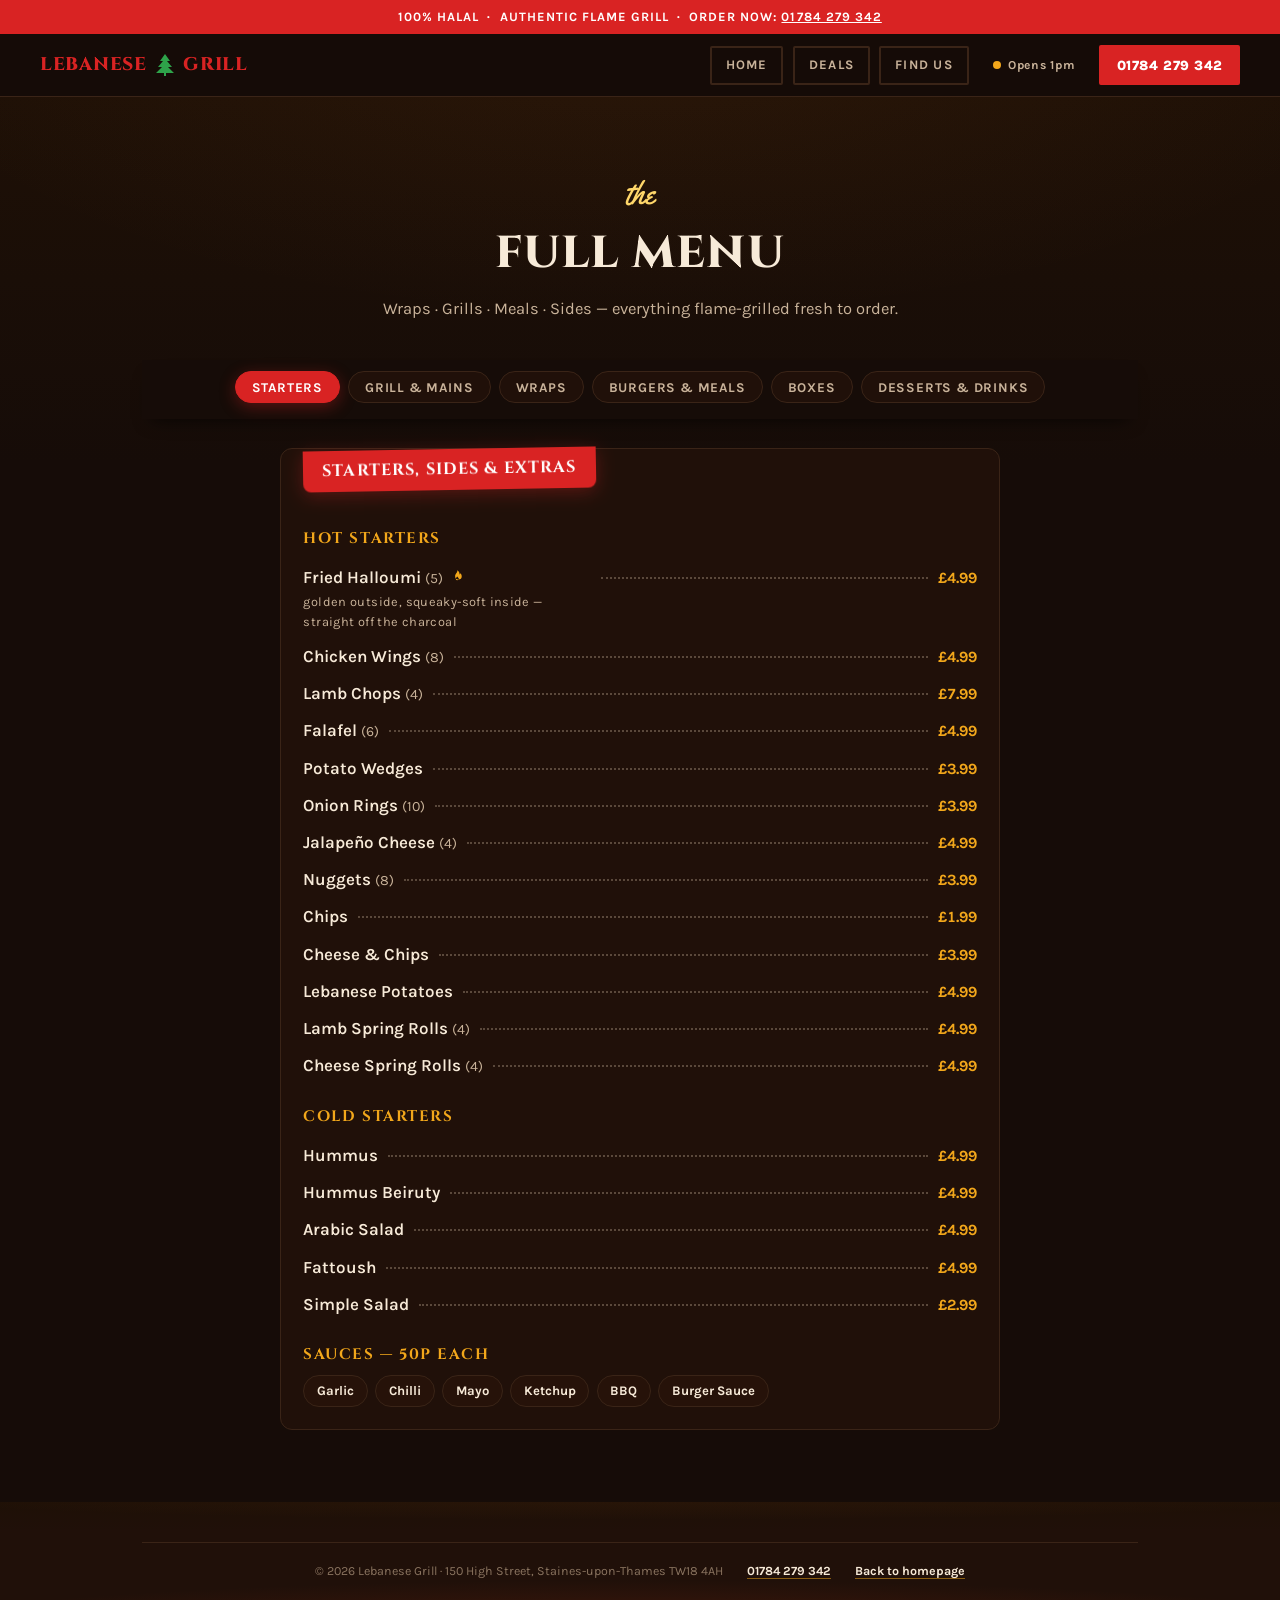
==== menu.html @ ff7305a2 "Redesign: deal-led hero, Honest-style structure, menu on its own page Implements the developer-revie" ====
<!doctype html>
<html lang="en">
<head>
<meta charset="utf-8">
<title>Full Menu — Lebanese Grill, Staines | 100% Halal Flame Grill</title>
<meta name="viewport" content="width=device-width, initial-scale=1">
<meta name="description" content="The full Lebanese Grill menu — charcoal-grilled kofta, shish, doner wraps, mixed grills, burgers, boxes, desserts &amp; drinks. 100% halal, Staines-upon-Thames.">
<link rel="stylesheet" href="styles.css">
</head>
<body>

<div class="topbar">100% Halal <span class="tb-mid">&nbsp;·&nbsp; Authentic Flame Grill</span> &nbsp;·&nbsp; <span>Order now: <a href="tel:+441784279342" style="color:#fff">01784 279 342</a></span></div>

<nav class="nav" aria-label="Main">
  <a class="wordmark" href="index.html">LEBANESE
    <svg width="22" height="24" viewBox="0 0 22 24" aria-hidden="true">
      <path d="M11 1 L16 8 H13 L18 14 H14 L20 20 H12 V23 H10 V20 H2 L8 14 H4 L9 8 H6 Z" fill="#2ea34a"/>
    </svg>
  GRILL</a>
  <div class="nav-links">
    <a href="index.html">Home</a>
    <a href="index.html#deals">Deals</a>
    <a href="index.html#findus">Find Us</a>
  </div>
  <span class="open-pill" id="openpill"><span class="dot"></span><span class="txt">…</span></span>
  <a class="nav-call" href="tel:+441784279342">01784 279 342</a>
</nav>

<section class="menu" id="menu">
  <div class="wrap">
    <div class="section-head">
      <span class="script">the</span>
      <h2>FULL MENU</h2>
      <p>Wraps · Grills · Meals · Sides — everything flame-grilled fresh to order.</p>
    </div>

    <div class="menu-nav" role="tablist" aria-label="Menu sections" id="menutabs">
      <button type="button" role="tab" aria-selected="true" class="active" data-target="m-starters">Starters</button>
      <button type="button" role="tab" aria-selected="false" data-target="m-grills">Grill &amp; Mains</button>
      <button type="button" role="tab" aria-selected="false" data-target="m-wraps">Wraps</button>
      <button type="button" role="tab" aria-selected="false" data-target="m-burgers">Burgers &amp; Meals</button>
      <button type="button" role="tab" aria-selected="false" data-target="m-boxes">Boxes</button>
      <button type="button" role="tab" aria-selected="false" data-target="m-desserts">Desserts &amp; Drinks</button>
    </div>

    <div class="menu-panels">
      <div class="menu-block active" id="m-starters" role="tabpanel">
        <span class="banner">Starters, Sides &amp; Extras</span>
        <h4>Hot Starters</h4>
        <ul class="mi">
          <li><span class="n">Fried Halloumi <small>(5)</small><svg class="pickflame" viewBox="0 0 24 24" role="img" aria-label="Chef pick"><path d="M12 2c1.2 3.6-3.5 5.6-3.5 10a5.5 5.5 0 0 0 11 0c0-2.3-1.2-3.7-1.9-4.9-.5 1.2-1.2 1.9-2 2C16.4 7.3 15.5 4.3 12 2zm.2 16.9a2.6 2.6 0 0 1-2.6-2.6c0-1.6 1.3-2.5 2.4-4 1 1.4 2.7 2.5 2.7 4.1a2.6 2.6 0 0 1-2.5 2.5z"/></svg><span class="pd">golden outside, squeaky-soft inside — straight off the charcoal</span></span><span class="dots"></span><span class="p">£4.99</span></li>
          <li><span class="n">Chicken Wings <small>(8)</small></span><span class="dots"></span><span class="p">£4.99</span></li>
          <li><span class="n">Lamb Chops <small>(4)</small></span><span class="dots"></span><span class="p">£7.99</span></li>
          <li><span class="n">Falafel <small>(6)</small></span><span class="dots"></span><span class="p">£4.99</span></li>
          <li><span class="n">Potato Wedges</span><span class="dots"></span><span class="p">£3.99</span></li>
          <li><span class="n">Onion Rings <small>(10)</small></span><span class="dots"></span><span class="p">£3.99</span></li>
          <li><span class="n">Jalapeño Cheese <small>(4)</small></span><span class="dots"></span><span class="p">£4.99</span></li>
          <li><span class="n">Nuggets <small>(8)</small></span><span class="dots"></span><span class="p">£3.99</span></li>
          <li><span class="n">Chips</span><span class="dots"></span><span class="p">£1.99</span></li>
          <li><span class="n">Cheese &amp; Chips</span><span class="dots"></span><span class="p">£3.99</span></li>
          <li><span class="n">Lebanese Potatoes</span><span class="dots"></span><span class="p">£4.99</span></li>
          <li><span class="n">Lamb Spring Rolls <small>(4)</small></span><span class="dots"></span><span class="p">£4.99</span></li>
          <li><span class="n">Cheese Spring Rolls <small>(4)</small></span><span class="dots"></span><span class="p">£4.99</span></li>
        </ul>
        <h4>Cold Starters</h4>
        <ul class="mi">
          <li><span class="n">Hummus</span><span class="dots"></span><span class="p">£4.99</span></li>
          <li><span class="n">Hummus Beiruty</span><span class="dots"></span><span class="p">£4.99</span></li>
          <li><span class="n">Arabic Salad</span><span class="dots"></span><span class="p">£4.99</span></li>
          <li><span class="n">Fattoush</span><span class="dots"></span><span class="p">£4.99</span></li>
          <li><span class="n">Simple Salad</span><span class="dots"></span><span class="p">£2.99</span></li>
        </ul>
        <h4>Sauces — 50p each</h4>
        <div class="sauces">
          <span class="chip">Garlic</span><span class="chip">Chilli</span><span class="chip">Mayo</span>
          <span class="chip">Ketchup</span><span class="chip">BBQ</span><span class="chip">Burger Sauce</span>
        </div>
      </div>

      <div class="menu-block" id="m-grills" role="tabpanel">
        <span class="banner">Grill &amp; Main Courses</span>
        <p class="note">All served with rice or chips, salad &amp; sauce</p>
        <ul class="mi">
          <li><span class="n">Lamb Kofta <small>(2 skewers)</small></span><span class="dots"></span><span class="p">£9.49</span></li>
          <li><span class="n">Chicken Kofta <small>(2 skewers)</small></span><span class="dots"></span><span class="p">£9.49</span></li>
          <li><span class="n">Chicken Shish <small>(2 skewers)</small></span><span class="dots"></span><span class="p">£9.99</span></li>
          <li><span class="n">Lamb Shish <small>(2 skewers)</small></span><span class="dots"></span><span class="p">£10.99</span></li>
          <li><span class="n">Mixed Grill <small>(3 skewers)</small><svg class="pickflame" viewBox="0 0 24 24" role="img" aria-label="Chef pick"><path d="M12 2c1.2 3.6-3.5 5.6-3.5 10a5.5 5.5 0 0 0 11 0c0-2.3-1.2-3.7-1.9-4.9-.5 1.2-1.2 1.9-2 2C16.4 7.3 15.5 4.3 12 2zm.2 16.9a2.6 2.6 0 0 1-2.6-2.6c0-1.6 1.3-2.5 2.4-4 1 1.4 2.7 2.5 2.7 4.1a2.6 2.6 0 0 1-2.5 2.5z"/></svg><span class="pd">kofta, shish &amp; chicken on one plate — the house benchmark</span></span><span class="dots"></span><span class="p">£13.99</span></li>
          <li><span class="n">Lamb Chops <small>(4 pc)</small></span><span class="dots"></span><span class="p">£13.49</span></li>
          <li><span class="n">Grilled Seabass</span><span class="dots"></span><span class="p">£14.49</span></li>
        </ul>
        <h4>Flame Grilled Chicken</h4>
        <ul class="mi">
          <li><span class="n">Half Chicken</span><span class="dots"></span><span class="p">£6.99</span></li>
          <li><span class="n">Whole Chicken</span><span class="dots"></span><span class="p">£8.99</span></li>
          <li><span class="n">Half Chicken Meal</span><span class="dots"></span><span class="p">£8.49</span></li>
          <li><span class="n">Whole Chicken Meal</span><span class="dots"></span><span class="p">£10.99</span></li>
        </ul>
        <div class="sub-box red">
          <h4>Our Favourites — with hummus &amp; fattoush</h4>
          <ul class="mi">
            <li><span class="n">Lamb Kofta</span><span class="dots"></span><span class="p">£11.99</span></li>
            <li><span class="n">Chicken Kofta</span><span class="dots"></span><span class="p">£11.99</span></li>
            <li><span class="n">Lamb Shish</span><span class="dots"></span><span class="p">£12.99</span></li>
            <li><span class="n">Chicken Shish</span><span class="dots"></span><span class="p">£11.49</span></li>
            <li><span class="n">Mixed Grill</span><span class="dots"></span><span class="p">£13.99</span></li>
          </ul>
        </div>
      </div>

      <div class="menu-block" id="m-wraps" role="tabpanel">
        <span class="banner">Wraps</span>
        <p class="note">All served with salad &amp; sauce · regular / large</p>
        <ul class="mi">
          <li><span class="n">Lamb Doner Wrap<svg class="pickflame" viewBox="0 0 24 24" role="img" aria-label="Chef pick"><path d="M12 2c1.2 3.6-3.5 5.6-3.5 10a5.5 5.5 0 0 0 11 0c0-2.3-1.2-3.7-1.9-4.9-.5 1.2-1.2 1.9-2 2C16.4 7.3 15.5 4.3 12 2zm.2 16.9a2.6 2.6 0 0 1-2.6-2.6c0-1.6 1.3-2.5 2.4-4 1 1.4 2.7 2.5 2.7 4.1a2.6 2.6 0 0 1-2.5 2.5z"/></svg><span class="pd">hand-carved doner, garlic sauce — the proper Friday order</span></span><span class="dots"></span><span class="p">£5.99 <small>/</small> £6.99</span></li>
          <li><span class="n">Chicken Shawarma Wrap</span><span class="dots"></span><span class="p">£5.99 <small>/</small> £6.99</span></li>
          <li><span class="n">Mixed Doner Wrap</span><span class="dots"></span><span class="p">£6.99 <small>/</small> £7.99</span></li>
          <li><span class="n">Lamb Shish Wrap</span><span class="dots"></span><span class="p">£7.49 <small>/</small> £8.49</span></li>
          <li><span class="n">Chicken Shish Wrap</span><span class="dots"></span><span class="p">£6.99 <small>/</small> £7.99</span></li>
          <li><span class="n">Lamb Kofta Wrap</span><span class="dots"></span><span class="p">£6.99 <small>/</small> £7.99</span></li>
          <li><span class="n">Chicken Kofta Wrap</span><span class="dots"></span><span class="p">£5.99 <small>/</small> £6.99</span></li>
          <li><span class="n">Mixed Shish Wrap</span><span class="dots"></span><span class="p">£8.99</span></li>
          <li><span class="n">Mixed Kofta Wrap</span><span class="dots"></span><span class="p">£8.99</span></li>
        </ul>
        <div class="sub-box green">
          <h4>Vegetarian Wraps</h4>
          <ul class="mi">
            <li><span class="n">Falafel Wrap</span><span class="dots"></span><span class="p">£5.99</span></li>
            <li><span class="n">Halloumi Wrap</span><span class="dots"></span><span class="p">£5.99</span></li>
          </ul>
        </div>
        <p class="meal-note">Make it a meal +£1.50</p>
      </div>

      <div class="menu-block" id="m-burgers" role="tabpanel">
        <span class="banner">Burgers &amp; Meals</span>
        <ul class="mi">
          <li><span class="n">¼ Pounder Meal</span><span class="dots"></span><span class="p">£5.99</span></li>
          <li><span class="n">Veggie Burger Meal</span><span class="dots"></span><span class="p">£5.99</span></li>
          <li><span class="n">Steak Burger Meal</span><span class="dots"></span><span class="p">£5.99</span></li>
          <li><span class="n">8 Nuggets Meal</span><span class="dots"></span><span class="p">£5.99</span></li>
          <li><span class="n">8 Wings Meal</span><span class="dots"></span><span class="p">£5.99</span></li>
          <li><span class="n">10 Nuggets Meal</span><span class="dots"></span><span class="p">£6.99</span></li>
          <li><span class="n">10 Wings Meal</span><span class="dots"></span><span class="p">£6.99</span></li>
          <li><span class="n">GC Burger Meal</span><span class="dots"></span><span class="p">£6.99</span></li>
          <li><span class="n">½ Pounder Meal</span><span class="dots"></span><span class="p">£6.99</span></li>
          <li><span class="n">Double Chicken Burger</span><span class="dots"></span><span class="p">£8.99</span></li>
        </ul>
      </div>

      <div class="menu-block" id="m-boxes" role="tabpanel">
        <span class="banner">Meat &amp; Chips Boxes</span>
        <p class="note">regular / large</p>
        <ul class="mi">
          <li><span class="n">Lamb Doner</span><span class="dots"></span><span class="p">£6.99 <small>/</small> £7.99</span></li>
          <li><span class="n">Chicken Shawarma</span><span class="dots"></span><span class="p">£6.99 <small>/</small> £7.99</span></li>
          <li><span class="n">Mixed Doner</span><span class="dots"></span><span class="p">£7.99 <small>/</small> £8.99</span></li>
          <li><span class="n">Lamb Kofta</span><span class="dots"></span><span class="p">£7.99 <small>/</small> £8.99</span></li>
          <li><span class="n">Chicken Kofta</span><span class="dots"></span><span class="p">£7.99 <small>/</small> £8.99</span></li>
        </ul>
      </div>

      <div class="menu-block" id="m-desserts" role="tabpanel">
        <span class="banner">Desserts &amp; Drinks</span>
        <ul class="mi">
          <li><span class="n">Baklava <small>regular / large</small><svg class="pickflame" viewBox="0 0 24 24" role="img" aria-label="Chef pick"><path d="M12 2c1.2 3.6-3.5 5.6-3.5 10a5.5 5.5 0 0 0 11 0c0-2.3-1.2-3.7-1.9-4.9-.5 1.2-1.2 1.9-2 2C16.4 7.3 15.5 4.3 12 2zm.2 16.9a2.6 2.6 0 0 1-2.6-2.6c0-1.6 1.3-2.5 2.4-4 1 1.4 2.7 2.5 2.7 4.1a2.6 2.6 0 0 1-2.5 2.5z"/></svg><span class="pd">syrup-soaked, pistachio-heavy — the right ending</span></span><span class="dots"></span><span class="p">£3.49 <small>/</small> £4.49</span></li>
          <li><span class="n">Canned Drinks</span><span class="dots"></span><span class="p">£1.00</span></li>
          <li><span class="n">Bottles <small>(500ml)</small></span><span class="dots"></span><span class="p">£2.00</span></li>
          <li><span class="n">Water</span><span class="dots"></span><span class="p">£0.50</span></li>
        </ul>
      </div>
    </div>
  </div>
</section>

<footer class="findus" style="padding-top: 2.5rem">
  <div class="wrap">
    <div class="smallprint" style="margin-top: 0">
      <span>© 2026 Lebanese Grill · 150 High Street, Staines-upon-Thames TW18 4AH</span>
      <span><a class="fu-link" href="tel:+441784279342">01784 279 342</a></span>
      <span><a class="fu-link" href="index.html">Back to homepage</a></span>
    </div>
  </div>
</footer>

<div class="orderbar show">
  <a class="ob-call" href="tel:+441784279342"><svg class="icon" viewBox="0 0 24 24" fill="currentColor" aria-hidden="true"><path d="M6.6 10.8c1.4 2.8 3.8 5.1 6.6 6.6l2.2-2.2c.3-.3.7-.4 1-.2 1.2.4 2.4.6 3.6.6.6 0 1 .4 1 1V20c0 .6-.4 1-1 1C10.4 21 3 13.6 3 4c0-.6.4-1 1-1h3.5c.6 0 1 .4 1 1 0 1.3.2 2.5.6 3.6.1.4 0 .7-.2 1l-2.3 2.2z"/></svg>Order now · 01784 279 342</a>
  <a class="ob-wa" href="https://wa.me/441784279342" rel="noopener" aria-label="Order on WhatsApp"><svg viewBox="0 0 24 24" fill="currentColor" aria-hidden="true"><path d="M12 2a10 10 0 0 0-8.6 15.1L2 22l5.1-1.3A10 10 0 1 0 12 2zm0 18.2c-1.5 0-3-.4-4.3-1.2l-.3-.2-3 .8.8-2.9-.2-.3A8.2 8.2 0 1 1 12 20.2zm4.6-6.1c-.3-.1-1.5-.7-1.7-.8-.2-.1-.4-.1-.6.1-.2.3-.7.8-.8 1-.1.2-.3.2-.6.1a6.7 6.7 0 0 1-3.3-2.9c-.2-.4 0-.5.2-.7l.5-.6c.1-.2.1-.4 0-.5l-.8-1.9c-.2-.5-.4-.4-.6-.4h-.5c-.2 0-.5.1-.7.3-.2.3-.9.9-.9 2.2s.9 2.5 1.1 2.7c.1.2 1.8 2.8 4.4 3.9.6.3 1.1.4 1.5.6.6.2 1.2.2 1.6.1.5-.1 1.5-.6 1.7-1.2.2-.6.2-1.1.2-1.2-.1-.2-.3-.2-.6-.4z"/></svg></a>
  <a class="ob-menu" href="index.html">Home</a>
  <span class="open-pill" id="openpill2"><span class="dot"></span><span class="txt">…</span></span>
</div>

<script>
/* ————— Menu category tabs ————— */
(function () {
  var nav = document.getElementById('menutabs');
  if (!nav) return;
  var btns = [].slice.call(nav.querySelectorAll('button'));
  var blocks = [].slice.call(document.querySelectorAll('.menu-block'));
  btns.forEach(function (b) {
    b.addEventListener('click', function () {
      btns.forEach(function (x) {
        var on = x === b;
        x.classList.toggle('active', on);
        x.setAttribute('aria-selected', on ? 'true' : 'false');
      });
      blocks.forEach(function (p) {
        var on = p.id === b.getAttribute('data-target');
        p.classList.toggle('active', on);
        if (on) {
          [].slice.call(p.querySelectorAll('.mi li')).forEach(function (li, i) {
            li.style.animation = 'none';
            void li.offsetWidth; /* restart the animation */
            li.style.animation = '';
            li.style.animationDelay = Math.min(i * 22, 400) + 'ms';
          });
        }
      });
    });
  });
})();

/* ————— Open now / opens at ————— */
(function () {
  /* EDIT HERE — confirm hours with the client. [openHour, openMin, closeHour, closeMin]
     per day, 0 = Sunday. Close times after midnight not supported in this table. */
  var HOURS = {
    0: [13, 0, 22, 0],
    1: [12, 0, 22, 30], 2: [12, 0, 22, 30], 3: [12, 0, 22, 30], 4: [12, 0, 22, 30],
    5: [12, 0, 23, 0], 6: [12, 0, 23, 0]
  };
  function fmt(h, m) {
    var ap = h >= 12 ? 'pm' : 'am';
    var hh = h % 12 || 12;
    return hh + (m ? ':' + (m < 10 ? '0' : '') + m : '') + ap;
  }
  function state(now) {
    var d = now.getDay(), t = now.getHours() * 60 + now.getMinutes();
    var today = HOURS[d];
    if (today) {
      var o = today[0] * 60 + today[1], c = today[2] * 60 + today[3];
      if (t >= o && t < c) return { open: true, txt: 'Open now · until ' + fmt(today[2], today[3]) };
      if (t < o) return { open: false, txt: 'Opens ' + fmt(today[0], today[1]) };
    }
    var nd = HOURS[(d + 1) % 7];
    return { open: false, txt: 'Opens tomorrow ' + fmt(nd[0], nd[1]) };
  }
  window.__openState = state; /* exposed for testing */
  function paint() {
    var s = state(new Date());
    ['openpill', 'openpill2'].forEach(function (id) {
      var el = document.getElementById(id);
      if (!el) return;
      el.classList.toggle('is-open', s.open);
      el.classList.toggle('is-closed', !s.open);
      el.querySelector('.txt').textContent = s.txt;
    });
  }
  paint();
  setInterval(paint, 60000);
})();
</script>

</body>
</html>
---- styles.css ----
@font-face {
    font-family: 'Cinzel';
    font-style: normal;
    font-weight: 400 900;
    src: url([data-uri]) format('woff2');
  }
  @font-face {
    font-family: 'Karla';
    font-style: normal;
    font-weight: 200 800;
    src: url([data-uri]) format('woff2');
  }
  @font-face {
    font-family: 'Yellowtail';
    font-style: normal;
    font-weight: 400;
    src: url([data-uri]) format('woff2');
  }

  /* ————— Brand tokens (deliberately single-theme: the brand is the charred grill) ————— */
  :root {
    --char: #160c08;          /* page ground — charred wood        */
    --char-2: #201009;        /* raised panel                      */
    --char-3: #2b1509;        /* card                              */
    --ash: #3a2417;           /* hairlines                         */
    --cream: #f7ead8;         /* primary text                      */
    --cream-dim: #c9b39a;     /* secondary text                    */
    --red: #d92323;           /* brand red — banners, CTAs         */
    --red-deep: #a31414;
    --gold: #f2a71b;          /* flame gold — prices, accents      */
    --gold-hi: #ffd76a;
    --cedar: #2ea34a;         /* halal / veg green                 */
    --display: 'Cinzel', 'Times New Roman', serif;
    --body: 'Karla', 'Segoe UI', system-ui, sans-serif;
    --script: 'Yellowtail', cursive;
  }
  html { scroll-behavior: smooth; }
  body, h1, h2, h3, h4, p, ul, li, address, figure, blockquote, figcaption, table { margin: 0; padding: 0; }
  *, *::before, *::after { box-sizing: border-box; }
  @media (prefers-reduced-motion: reduce) {
    html { scroll-behavior: auto; }
    *, *::before, *::after { animation: none !important; transition: none !important; }
  }
  body {
    background: var(--char);
    color: var(--cream);
    font-family: var(--body);
    font-size: 16.5px;
    line-height: 1.55;
    -webkit-font-smoothing: antialiased;
  }
  a { color: inherit; }
  :focus-visible { outline: 2px solid var(--gold); outline-offset: 3px; border-radius: 2px; }
  section { scroll-margin-top: 76px; }

  /* ————— Top bar ————— */
  .topbar {
    background: var(--red);
    color: #fff;
    font-weight: 700;
    font-size: .8rem;
    letter-spacing: .08em;
    text-transform: uppercase;
    text-align: center;
    padding: .45rem 1rem;
  }
  .topbar span { white-space: nowrap; }

  /* ————— Nav ————— */
  .nav {
    position: sticky; top: 0; z-index: 50;
    display: flex; align-items: center; gap: 1.5rem;
    padding: .7rem clamp(1rem, 4vw, 2.5rem);
    background: rgba(22, 12, 8, .92);
    backdrop-filter: blur(8px);
    border-bottom: 1px solid var(--ash);
  }
  .wordmark {
    display: flex; align-items: center; gap: .45rem;
    text-decoration: none;
    font-family: var(--display);
    font-weight: 800;
    font-size: 1.15rem;
    letter-spacing: .04em;
    color: var(--red);
  }
  .wordmark svg { flex: none; }
  .nav-links {
    display: flex; gap: .6rem; margin-left: auto;
    font-weight: 700; font-size: .82rem; letter-spacing: .1em; text-transform: uppercase;
  }
  /* boxed nav links, Honest-style */
  .nav-links a {
    text-decoration: none; color: var(--cream-dim);
    border: 2px solid var(--ash); border-radius: 2px;
    padding: .45rem .85rem;
    transition: color .15s ease, border-color .15s ease;
  }
  .nav-links a:hover { color: var(--gold-hi); border-color: var(--gold); }
  .nav-call {
    display: inline-block;
    background: var(--red);
    border: 2px solid var(--red);
    color: #fff;
    font-weight: 800;
    font-size: .86rem;
    letter-spacing: .04em;
    text-decoration: none;
    padding: .45rem .95rem;
    border-radius: 2px;
    white-space: nowrap;
  }
  .nav-call:hover { background: var(--red-deep); }
  @media (max-width: 720px) {
    .nav-links { display: none; }
    .nav { gap: .8rem; padding: .6rem .9rem; }
    .wordmark { font-size: 1rem; }
    .nav-call { margin-left: auto; font-size: .78rem; padding: .45rem .75rem; }
    .menu-nav { top: 46px; }
  }
  @media (max-width: 560px) {
    .topbar { font-size: .72rem; }
    .tb-mid { display: none; }
  }

  /* ————— Hero (deal-led split panel) ————— */
  .hero {
    padding: clamp(1.6rem, 4vh, 3rem) 1.25rem clamp(2rem, 5vh, 3.5rem);
    background:
      radial-gradient(ellipse 95% 130% at 50% 135%, #462d1e 0%, #382318 40%, rgba(56, 35, 24, 0) 68%),
      linear-gradient(180deg, #1f1309 0%, #271911 100%);
  }
  .hero-deal {
    max-width: 1160px; margin: 0 auto;
    display: grid; grid-template-columns: minmax(320px, 420px) 1fr;
    border: 2px solid var(--ash);
    background: var(--char-2);
  }
  .hd-left { display: flex; flex-direction: column; }
  .hd-headline {
    background:
      radial-gradient(rgba(242, 167, 27, .13) 1px, transparent 1.5px) 0 0 / 9px 9px,
      #23130a;
    border-bottom: 2px solid var(--ash);
    padding: 1.6rem 1.7rem 1.4rem;
  }
  .hd-kicker {
    display: inline-block;
    background: var(--red); color: #fff;
    font-weight: 800; font-size: .74rem; letter-spacing: .16em; text-transform: uppercase;
    padding: .35rem .8rem; border-radius: 2px;
    margin-bottom: .9rem;
  }
  .hd-headline h1 {
    font-family: var(--display); font-weight: 800;
    font-size: clamp(1.5rem, 2.5vw, 2.05rem); line-height: 1.18;
    letter-spacing: .02em; color: var(--cream);
  }
  .hd-headline h1 em { font-style: normal; color: var(--gold-hi); }
  .hd-price {
    font-family: var(--display); font-weight: 800;
    font-size: clamp(3.2rem, 6vw, 4.6rem); line-height: 1;
    color: var(--gold);
    font-variant-numeric: tabular-nums;
    margin-top: .4rem;
  }
  .hd-price small { font-size: .32em; color: var(--cream-dim); font-family: var(--body); font-weight: 700; letter-spacing: .12em; text-transform: uppercase; vertical-align: .5em; }
  .hd-copy {
    flex: 1;
    display: flex; flex-direction: column; justify-content: center; gap: 1rem;
    background: #f2e7d4; color: #2b1509;
    padding: 1.6rem 1.7rem;
    font-size: .98rem; line-height: 1.6;
  }
  .hd-copy p { margin: 0; }
  .hd-copy .hd-note { font-size: .82rem; font-weight: 700; letter-spacing: .1em; text-transform: uppercase; color: #7a5230; }
  .hd-actions { display: flex; flex-wrap: wrap; align-items: center; gap: .8rem; margin-top: .2rem; }
  .hd-actions .halal-seal { border-color: #2ea34a; color: #1d7a37; margin-bottom: 0; }
  .btn-box {
    display: inline-block;
    font-weight: 800; font-size: .92rem; letter-spacing: .07em; text-transform: uppercase;
    text-decoration: none;
    padding: .8rem 1.4rem;
    border: 2px solid var(--red); border-radius: 2px;
    background: var(--red); color: #fff;
    transition: background .15s ease, color .15s ease;
  }
  .btn-box:hover { background: var(--red-deep); border-color: var(--red-deep); }
  .btn-box-outline {
    background: transparent; color: var(--cream);
    border-color: var(--cream);
  }
  .btn-box-outline:hover { background: var(--cream); color: var(--char); }
  .hd-photo { width: 100%; height: 100%; min-height: 460px; object-fit: cover; display: block; }
  @media (max-width: 860px) {
    .hero { padding-left: 14px; padding-right: 14px; }
    .hero-deal { grid-template-columns: 1fr; }
    .hd-photo { min-height: 0; aspect-ratio: 16 / 10; order: -1; }
    .hd-left { order: 1; }
    /* sticky order bar stays out of the way while the hero CTA is on screen */
    .orderbar { transform: translateY(180%); transition: transform .35s ease; }
    .orderbar.show { transform: none; }
  }
  /* ————— View-menu band ————— */
  .menu-band {
    padding: clamp(2.4rem, 6vw, 3.6rem) 1.25rem;
    background:
      repeating-linear-gradient(45deg, transparent 0 7px, rgba(242, 167, 27, .05) 7px 9px),
      var(--char-2);
    border-top: 1px solid var(--ash);
    border-bottom: 1px solid var(--ash);
    text-align: center;
  }
  .menu-band .btn-box-outline { font-size: 1.15rem; padding: 1rem 2.6rem; }
  .known-for {
    margin-top: .9rem;
    font-size: .82rem; font-weight: 700;
    letter-spacing: .18em; text-transform: uppercase;
    color: var(--gold);
  }
  .known-for b { color: var(--cream); font-weight: 700; }

  .icon { width: 1em; height: 1em; flex: none; }
  @media (max-height: 760px) {
    .hero { padding-top: clamp(1.5rem, 4vh, 3rem); }
  }
  .halal-seal {
    display: inline-flex; align-items: center; gap: .5rem;
    border: 1px solid var(--cedar);
    color: #7fd996;
    font-size: .78rem; font-weight: 700; letter-spacing: .18em; text-transform: uppercase;
    padding: .35rem .9rem; border-radius: 999px;
    margin-bottom: 1.1rem;
  }
  .fav-row {
    display: flex; flex-wrap: wrap; justify-content: center; gap: .5rem;
    margin-top: 1.4rem;
  }
  .fav-row .lbl {
    width: 100%;
    font-family: var(--display); font-weight: 700; font-size: .8rem;
    letter-spacing: .22em; text-transform: uppercase; color: var(--gold);
    margin-bottom: .2rem;
  }
  .chip {
    border: 1px solid var(--ash);
    background: rgba(43, 21, 9, .6);
    color: var(--cream);
    font-weight: 700; font-size: .88rem;
    padding: .42rem 1rem; border-radius: 999px;
  }
  .cta-row {
    display: flex; flex-wrap: wrap; justify-content: center; gap: .8rem;
    margin-top: 1.6rem;
  }
  .btn {
    display: inline-flex; align-items: center; gap: .55rem;
    font-weight: 800; font-size: 1rem; letter-spacing: .02em;
    text-decoration: none;
    padding: .85rem 1.7rem; border-radius: 999px;
    transition: transform .15s ease, background .15s ease, box-shadow .15s ease;
  }
  .btn:hover { transform: translateY(-2px); }
  .btn-red {
    background: var(--red); color: #fff;
    box-shadow: 0 6px 30px rgba(217, 35, 35, .35);
  }
  .btn-red:hover { background: #ef3030; }
  .btn-gold {
    border: 1.5px solid var(--gold);
    color: var(--gold-hi);
  }
  .btn-gold:hover { background: rgba(242, 167, 27, .12); }
  .delivery-row {
    display: flex; flex-wrap: wrap; justify-content: center; align-items: center; gap: .6rem;
    margin-top: 2.4rem;
  }
  .delivery-row .lbl {
    font-size: .78rem; font-weight: 700; letter-spacing: .16em; text-transform: uppercase;
    color: var(--cream-dim); width: 100%;
  }
  .dlv {
    display: inline-flex; align-items: center; gap: .5rem;
    text-decoration: none;
    border: 1px solid var(--ash);
    background: var(--char-2);
    color: var(--cream);
    font-weight: 700; font-size: .9rem;
    padding: .55rem 1.15rem; border-radius: 999px;
  }
  .dlv:hover { border-color: var(--cream-dim); }
  .dlv .dot { width: 9px; height: 9px; border-radius: 50%; }

  /* ————— Section scaffolding ————— */
  .wrap { max-width: 1060px; margin: 0 auto; padding: 0 clamp(1rem, 4vw, 2rem); }
  .section-head { text-align: center; margin-bottom: 2.4rem; }
  .section-head .script {
    font-family: var(--script); color: var(--gold-hi);
    font-size: clamp(1.5rem, 3vw, 2rem); transform: rotate(-2deg); display: inline-block;
  }
  .section-head h2 {
    font-family: var(--display); font-weight: 800;
    font-size: clamp(1.9rem, 4.5vw, 2.8rem);
    letter-spacing: .03em; text-wrap: balance;
  }
  .section-head p { color: var(--cream-dim); max-width: 36rem; margin: .5rem auto 0; }

  /* ————— Open-now indicator ————— */
  .open-pill {
    display: inline-flex; align-items: center; gap: .45rem;
    font-size: .76rem; font-weight: 700; letter-spacing: .06em;
    color: var(--cream-dim);
    white-space: nowrap;
  }
  .open-pill .dot {
    width: 8px; height: 8px; border-radius: 50%;
    background: #666;
  }
  .open-pill.is-open .dot { background: #34c76a; box-shadow: 0 0 0 0 rgba(52, 199, 106, .5); animation: open-pulse 2.2s infinite; }
  .open-pill.is-closed .dot { background: var(--gold); }
  @keyframes open-pulse {
    0% { box-shadow: 0 0 0 0 rgba(52, 199, 106, .45); }
    70% { box-shadow: 0 0 0 7px rgba(52, 199, 106, 0); }
    100% { box-shadow: 0 0 0 0 rgba(52, 199, 106, 0); }
  }
  @media (max-width: 900px) { .nav .open-pill { display: none; } }
  .orderbar .open-pill { position: absolute; top: -1.7rem; left: 50%; transform: translateX(-50%);
    background: rgba(22,12,8,.9); padding: .25rem .8rem; border-radius: 999px; border: 1px solid var(--ash); }

  /* ————— Flame divider ————— */
  .flame-strip {
    position: relative; height: 60px; margin-bottom: -60px;
    z-index: 5; pointer-events: none;
  }
  .flame-strip canvas { position: absolute; inset: 0; width: 100%; height: 100%; }

  /* ————— Menu tab transition polish ————— */
  @keyframes banner-in {
    from { opacity: 0; transform: rotate(-1deg) translateX(-18px); }
    to { opacity: 1; transform: rotate(-1deg) translateX(0); }
  }
  @keyframes li-in {
    from { opacity: 0; transform: translateX(-10px); }
    to { opacity: 1; transform: none; }
  }
  .menu-block.active .banner { animation: banner-in .4s ease both; }
  .menu-block.active .mi li { animation: li-in .34s ease both; }

  /* ————— Popular row ————— */
  .popular {
    padding: clamp(3rem, 7vw, 4.5rem) 0 .5rem;
    background:
      radial-gradient(ellipse 120% 46% at 50% -8%, rgba(214, 116, 40, .12), transparent 60%),
      linear-gradient(180deg, #241407 0%, var(--char) 34%);
  }
  .pop-scroll { overflow-x: auto; scrollbar-width: none; padding: .3rem 0 1.2rem; }
  .pop-scroll::-webkit-scrollbar { display: none; }
  .pop-row {
    display: flex; gap: 1rem;
    width: max-content; margin: 0 auto;
    padding: 0 1rem;
    scroll-snap-type: x proximity;
  }
  .pop-card {
    width: clamp(148px, 40vw, 168px); flex: none;
    background: var(--char-2);
    border: 1px solid var(--ash);
    border-radius: 12px;
    overflow: hidden;
    scroll-snap-align: center;
    transition: transform .2s ease, border-color .2s ease;
  }
  .pop-card:hover { transform: translateY(-4px); border-color: var(--gold); }
  .pop-card img { width: 100%; aspect-ratio: 4 / 3; object-fit: cover; display: block; }
  .pc-body { padding: .6rem .8rem .8rem; }
  .pc-name { font-weight: 700; font-size: .9rem; line-height: 1.25; }
  .pc-price { color: var(--gold); font-weight: 800; font-variant-numeric: tabular-nums; margin-top: .2rem; }

  /* ————— Scroll reveals ————— */
  .reveal { opacity: 0; transform: translateY(26px); transition: opacity .6s ease, transform .6s ease; }
  .reveal.in { opacity: 1; transform: none; }
  @media (prefers-reduced-motion: reduce) {
    .reveal { opacity: 1; transform: none; transition: none; }
  }

  /* ————— Sticky mobile order bar ————— */
  .orderbar { display: none; }
  @media (max-width: 720px) {
    .orderbar {
      display: flex; gap: .6rem;
      position: fixed; inset: auto 0 0 0; z-index: 60;
      padding: .55rem .8rem calc(.55rem + env(safe-area-inset-bottom, 0px));
      background: rgba(22, 12, 8, .96);
      backdrop-filter: blur(8px);
      border-top: 1px solid var(--ash);
    }
    .ob-call {
      flex: 1; display: flex; justify-content: center; align-items: center; gap: .4rem;
      background: var(--red); color: #fff;
      font-weight: 800; font-size: .85rem; white-space: nowrap;
      border-radius: 999px; padding: .7rem .5rem; text-decoration: none;
    }
    .ob-wa {
      display: flex; align-items: center; justify-content: center;
      width: 46px; border-radius: 999px;
      background: #1fa855; color: #fff; text-decoration: none;
    }
    .ob-wa svg { width: 22px; height: 22px; }
    .ob-menu {
      display: flex; align-items: center;
      padding: .7rem 1.1rem;
      border: 1px solid var(--gold); border-radius: 999px;
      color: var(--gold-hi); font-weight: 700; font-size: .95rem; text-decoration: none;
    }
    .findus { padding-bottom: calc(2rem + 74px); }
  }

  /* ————— Deals ————— */
  .deals {
    padding: clamp(3rem, 7vw, 4.5rem) 0;
    /* a shade lighter than the page ground so the deals zone reads as its own band */
    background: linear-gradient(180deg, var(--char) 0%, #1e1109 16%, #1e1109 84%, var(--char) 100%);
  }
  /* two compact cards side by side: photo band on top, text below */
  .deal-grid {
    display: grid; grid-template-columns: 1fr 1fr; gap: 1.4rem;
    max-width: 880px; margin: 0 auto;
  }
  .deal-card {
    position: relative;
    text-align: left;
    background: linear-gradient(160deg, var(--char-3), var(--char-2) 70%);
    border: 1px solid var(--ash);
    border-radius: 14px;
    padding: 0 1.4rem 1.4rem;
    overflow: hidden;
  }
  .deal-card .tag { margin-top: 0; }
  @media (max-width: 760px) {
    .deal-grid { grid-template-columns: 1fr; }
  }
  .deal-card::after {
    content: '';
    position: absolute; inset: auto -30% -55% -30%; height: 75%;
    background: radial-gradient(ellipse at 50% 100%, rgba(217, 61, 22, .28), transparent 65%);
    pointer-events: none;
  }
  .deal-img {
    width: calc(100% + 2.8rem); margin: 0 -1.4rem 1rem;
    aspect-ratio: 16 / 9; height: auto;
    object-fit: cover; display: block;
  }
  .feeds {
    display: inline-block; margin-left: .55rem;
    border: 1px solid var(--gold); color: var(--gold-hi);
    font-weight: 700; font-size: .72rem; letter-spacing: .1em; text-transform: uppercase;
    padding: .3rem .7rem; border-radius: 999px;
    vertical-align: middle;
  }
  .deal-card .tag {
    display: inline-block;
    background: var(--red); color: #fff;
    font-weight: 800; font-size: .72rem; letter-spacing: .14em; text-transform: uppercase;
    padding: .3rem .7rem; border-radius: 4px;
    transform: rotate(-1.5deg);
  }
  .deal-card h3 {
    font-family: var(--display); font-weight: 800;
    font-size: 1.3rem; letter-spacing: .02em;
    margin-top: .7rem;
  }
  .deal-card .price {
    font-family: var(--display); font-weight: 800;
    font-size: clamp(1.9rem, 2.6vw, 2.3rem); color: var(--gold);
    font-variant-numeric: tabular-nums;
    line-height: 1.1;
  }
  .deal-card p { color: var(--cream-dim); margin-top: .5rem; position: relative; }
  .offer-strip {
    margin-top: 1.2rem;
    border: 1px dashed rgba(242, 167, 27, .55);
    border-radius: 14px;
    background: rgba(242, 167, 27, .05);
    padding: 1.3rem 1.5rem;
    display: flex; flex-wrap: wrap; gap: .5rem 2.2rem; align-items: center; justify-content: center;
    text-align: center;
  }
  .offer-strip strong { color: var(--gold-hi); font-weight: 800; }
  .offer-strip .tc { width: 100%; font-size: .78rem; color: var(--cream-dim); letter-spacing: .04em; }

  /* ————— Menu ————— */
  .menu {
    padding: clamp(3rem, 7vw, 4.5rem) 0 4.5rem;
    background:
      radial-gradient(ellipse 110% 40% at 50% -6%, rgba(214, 116, 40, .07), transparent 55%),
      linear-gradient(180deg, #1e1006 0%, var(--char) 26%);
  }
  .menu-nav {
    position: sticky; top: 62px; z-index: 40;
    display: flex; flex-wrap: wrap; justify-content: center; gap: .5rem;
    padding: .7rem .2rem 1rem;
    margin-bottom: 1.8rem;
    background: var(--char);
    box-shadow: 0 10px 18px -10px rgba(0, 0, 0, .7);
  }
  .menu-nav button {
    flex: none;
    cursor: pointer;
    font-family: var(--body);
    font-weight: 700; font-size: .84rem; letter-spacing: .06em; text-transform: uppercase;
    color: var(--cream-dim);
    border: 1px solid var(--ash);
    padding: .45rem 1rem; border-radius: 999px;
    background: var(--char-2);
    transition: color .15s ease, border-color .15s ease, background .15s ease;
  }
  .menu-nav button:hover { color: var(--gold-hi); border-color: var(--gold); }
  .menu-nav button.active {
    background: var(--red); border-color: var(--red); color: #fff;
    box-shadow: 0 4px 16px rgba(217, 35, 35, .35);
  }
  .menu-panels { max-width: 720px; margin: 0 auto; }
  .menu-block {
    display: none;
    background: var(--char-2);
    border: 1px solid var(--ash);
    border-radius: 12px;
    padding: 0 1.4rem 1.4rem;
  }
  .menu-block.active { display: block; animation: panel-in .35s ease; }
  @keyframes panel-in {
    from { opacity: 0; transform: translateY(12px); }
    to { opacity: 1; transform: none; }
  }
  .banner {
    display: inline-block;
    background: var(--red); color: #fff;
    font-family: var(--display); font-weight: 700;
    font-size: 1.02rem; letter-spacing: .07em; text-transform: uppercase;
    padding: .5rem 1.2rem;
    border-radius: 0 0 8px 8px;
    transform: rotate(-1deg);
    margin-bottom: 1rem;
    box-shadow: 0 4px 18px rgba(217, 35, 35, .3);
  }
  .menu-block .note {
    font-size: .82rem; color: var(--gold);
    letter-spacing: .1em; text-transform: uppercase; font-weight: 700;
    margin: -.3rem 0 .8rem;
  }
  .menu-block h4 {
    font-family: var(--display); font-weight: 700;
    color: var(--gold); font-size: .95rem; letter-spacing: .1em; text-transform: uppercase;
    margin: 1.3rem 0 .5rem;
  }
  .mi { list-style: none; margin: 0; padding: 0; }
  .mi li {
    display: flex; align-items: baseline; gap: .6rem;
    padding: .34rem 0;
  }
  .mi .n { color: var(--cream); font-weight: 600; font-size: 1.03em; }
  .mi .n small { color: var(--cream-dim); font-weight: 400; }
  .mi .dots {
    flex: 1;
    border-bottom: 2px dotted rgba(201, 179, 154, .35);
    transform: translateY(-4px);
    min-width: 1.5rem;
  }
  .mi .p {
    color: var(--gold); font-weight: 700; font-size: .95em;
    font-variant-numeric: tabular-nums;
    white-space: nowrap;
  }
  .mi .p small { color: var(--cream-dim); font-weight: 600; }
  .sub-box {
    border-radius: 10px; padding: 1rem 1.2rem; margin-top: 1.4rem;
  }
  .sub-box.red { background: var(--red); }
  .sub-box.red h4 { color: #ffd9a8; margin: 0 0 .4rem; }
  .sub-box.red .mi .n, .sub-box.red .mi .p { color: #fff; }
  .sub-box.red .mi .n small { color: #ffc9c9; }
  .sub-box.red .mi .dots { border-color: rgba(255, 255, 255, .4); }
  .sub-box.green { background: #14401f; border: 1px solid #226b34; }
  .sub-box.green h4 { color: #8fe6a5; margin: 0 0 .4rem; }
  .meal-note {
    margin-top: 1.2rem; text-align: center;
    font-family: var(--display); font-weight: 700;
    color: var(--gold-hi); letter-spacing: .08em; text-transform: uppercase; font-size: .95rem;
  }
  .pickflame { width: .85em; height: .85em; fill: var(--gold); margin-left: .4rem; vertical-align: -.06em; }
  .pd {
    display: block;
    font-weight: 400; font-size: .8rem;
    color: var(--cream-dim); letter-spacing: .03em;
    margin-top: .15rem; max-width: 36ch;
  }
  .sauces {
    display: flex; flex-wrap: wrap; gap: .45rem; margin-top: .2rem;
  }
  .sauces .chip { font-size: .82rem; padding: .3rem .8rem; }

  /* ————— Reviews strip ————— */
  .reviews {
    padding: clamp(3rem, 7vw, 4.5rem) 0 3.5rem;
    /* a shade darker than the page ground: the quiet zone before the footer */
    background: linear-gradient(180deg, #100803 0%, var(--char) 88%);
  }
  .rev-grid {
    display: grid; grid-template-columns: 1.35fr 1fr;
    gap: 1.2rem; align-items: stretch;
  }
  .rev-card:first-child {
    grid-row: 1 / span 3;
    justify-content: center;
    padding: 2.4rem 2.2rem;
  }
  .rev-card:first-child::before {
    content: '\201C';
    font-family: var(--display);
    font-size: 4.5rem; line-height: .5;
    color: var(--gold);
  }
  .rev-card:first-child .rev-quote { font-size: 1.4rem; line-height: 1.45; }
  @media (max-width: 860px) {
    .rev-grid { grid-template-columns: 1fr; }
    .rev-card:first-child { grid-row: auto; }
  }
  .rev-card {
    background: var(--char-2);
    border: 1px solid var(--ash);
    border-radius: 12px;
    padding: 1.4rem 1.4rem 1.2rem;
    display: flex; flex-direction: column; gap: .7rem;
  }
  .stars { color: var(--gold); letter-spacing: .2em; font-size: .95rem; }
  .rev-quote { color: var(--cream); line-height: 1.5; font-size: .95rem; flex: 1; }
  .rev-by { color: var(--cream-dim); font-size: .8rem; font-weight: 700; letter-spacing: .04em; }
  .rev-by span { color: #8a7460; font-weight: 400; }

  /* ————— Find us / footer ————— */
  .fu-brand { text-align: center; }
  .fu-brand svg { display: block; margin: 0 auto .6rem; }
  .fu-word {
    font-family: var(--display); font-weight: 800;
    font-size: clamp(1.6rem, 4vw, 2.3rem); letter-spacing: .06em;
    color: var(--red);
  }
  .fu-script {
    font-family: var(--script); color: var(--gold-hi);
    font-size: 1.35rem; transform: rotate(-2deg); display: inline-block;
    margin: .2rem 0 .9rem;
  }
  .fu-brand .halal-seal { margin-bottom: 0; }
  .fu-grid {
    display: grid; grid-template-columns: repeat(auto-fit, minmax(210px, 1fr));
    gap: 2rem; text-align: left;
    max-width: 860px; margin: 2rem auto 0;
  }
  .fu-col h4 {
    font-family: var(--display); font-weight: 700;
    color: var(--gold); font-size: .85rem; letter-spacing: .16em; text-transform: uppercase;
    margin-bottom: .7rem;
  }
  .fu-col, .fu-col address { color: var(--cream-dim); font-size: .95rem; line-height: 1.7; }
  .fu-link { color: var(--cream); font-weight: 700; text-decoration: none; border-bottom: 1px solid rgba(242, 167, 27, .5); }
  .fu-link:hover { color: var(--gold-hi); border-color: var(--gold-hi); }
  .fu-hours { width: 100%; border-collapse: collapse; }
  .fu-hours td {
    padding: .18rem 0; font-variant-numeric: tabular-nums;
  }
  .fu-hours td:last-child { text-align: right; color: var(--cream); }
  @media (max-width: 560px) { .fu-grid { text-align: center; } .fu-hours td:last-child { text-align: center; } .fu-hours td { display: block; } .fu-hours td:first-child { color: var(--gold); font-size: .8rem; letter-spacing: .08em; text-transform: uppercase; margin-top: .5rem; } }
  .fu-map {
    max-width: 860px; margin: 2.6rem auto 0;
    height: clamp(220px, 30vw, 300px);
    border: 1px solid var(--ash); border-radius: 12px;
    overflow: hidden;
    background: var(--char-2);
  }
  .fu-map iframe { width: 100%; height: 100%; border: 0; display: block; filter: saturate(.85); }

  .findus {
    background:
      radial-gradient(ellipse 90% 70% at 50% 115%, rgba(217, 61, 22, .18), transparent 65%),
      radial-gradient(ellipse 110% 40% at 50% -6%, rgba(214, 116, 40, .07), transparent 55%),
      linear-gradient(180deg, #1e1006 0%, var(--char-2) 26%);
    padding: clamp(3rem, 7vw, 4.5rem) 0 2rem;
    text-align: center;
  }
  .findus .script { font-family: var(--script); color: var(--gold-hi); font-size: 1.8rem; display: inline-block; transform: rotate(-2deg); }
  .findus h2 { font-family: var(--display); font-weight: 800; font-size: clamp(1.8rem, 4vw, 2.4rem); letter-spacing: .03em; }
  .findus address {
    font-style: normal; color: var(--cream-dim);
    margin-top: .8rem; font-size: 1.05rem;
  }
  .findus address strong { color: var(--cream); font-weight: 700; }
  .findus .cta-row { margin-top: 1.6rem; }
  .findus .delivery-row { margin-top: 1.8rem; }
  .smallprint {
    margin-top: 2.8rem; padding-top: 1.2rem;
    border-top: 1px solid var(--ash);
    color: #8a7460; font-size: .78rem;
    display: flex; flex-wrap: wrap; gap: .3rem 1.5rem; justify-content: center;
  }
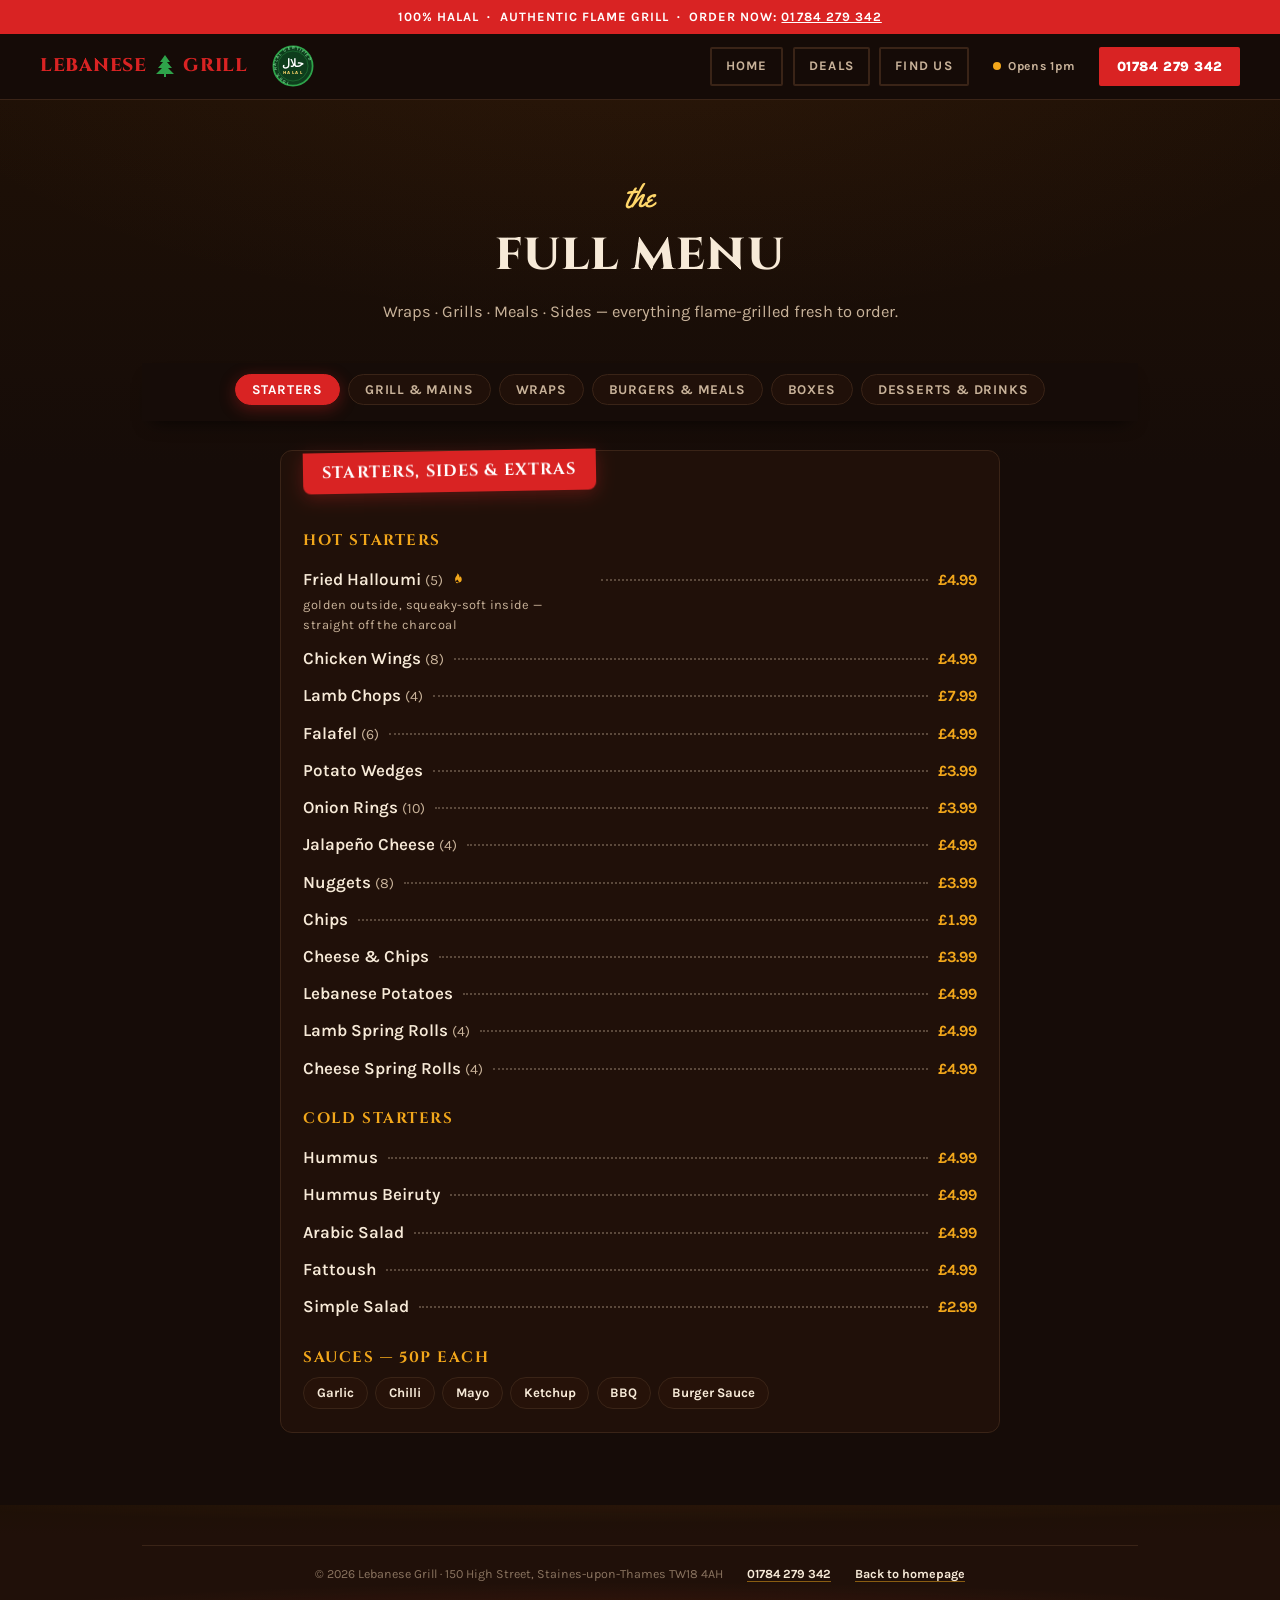
==== commit 4cc8a978: "Header halal roundel, full-plate hero photo, service wording - Replace the hero's text halal pill wi" ====
--- a/menu.html
+++ b/menu.html
@@ -17,6 +17,14 @@
       <path d="M11 1 L16 8 H13 L18 14 H14 L20 20 H12 V23 H10 V20 H2 L8 14 H4 L9 8 H6 Z" fill="#2ea34a"/>
     </svg>
   GRILL</a>
+  <svg class="halal-mark" width="42" height="42" viewBox="0 0 60 60" role="img" aria-label="100% Halal certified">
+    <circle cx="30" cy="30" r="28" fill="#0e3d1c" stroke="#2ea34a" stroke-width="2.5"/>
+    <circle cx="30" cy="30" r="21.5" fill="none" stroke="#2ea34a" stroke-width="1" opacity=".55"/>
+    <defs><path id="halal-arc" d="M 30 53.5 A 23.5 23.5 0 0 1 6.5 30 A 23.5 23.5 0 0 1 53.5 30"/></defs>
+    <text font-family="Karla, Arial, sans-serif" font-size="6.2" font-weight="700" letter-spacing="1.6" fill="#7fd996"><textPath href="#halal-arc" startOffset="50%" text-anchor="middle">100% HALAL CERTIFIED</textPath></text>
+    <text x="30" y="31" text-anchor="middle" font-family="'Noto Naskh Arabic', 'Geeza Pro', 'Traditional Arabic', serif" font-size="15.5" font-weight="700" fill="#ffffff">&#x62D;&#x644;&#x627;&#x644;</text>
+    <text x="30" y="41.5" text-anchor="middle" font-family="Karla, Arial, sans-serif" font-size="6.4" font-weight="800" letter-spacing="2.2" fill="#ffd76a">HALAL</text>
+  </svg>
   <div class="nav-links">
     <a href="index.html">Home</a>
     <a href="index.html#deals">Deals</a>
--- a/styles.css
+++ b/styles.css
@@ -157,14 +157,22 @@
     letter-spacing: .02em; color: var(--cream);
   }
   .hd-headline h1 em { font-style: normal; color: var(--gold-hi); }
-  .hd-price {
+  .hd-price { margin-top: .9rem; }
+  /* sticker-style price: ringed, tilted, glowing — the poster moment of the hero */
+  .price-burst {
+    display: inline-block;
     font-family: var(--display); font-weight: 800;
-    font-size: clamp(3.2rem, 6vw, 4.6rem); line-height: 1;
-    color: var(--gold);
+    font-size: clamp(2.6rem, 4.6vw, 3.6rem); line-height: 1;
+    color: var(--gold-hi);
     font-variant-numeric: tabular-nums;
-    margin-top: .4rem;
-  }
-  .hd-price small { font-size: .32em; color: var(--cream-dim); font-family: var(--body); font-weight: 700; letter-spacing: .12em; text-transform: uppercase; vertical-align: .5em; }
+    padding: .35em .55em;
+    border: 3px solid var(--gold);
+    border-radius: 50%;
+    transform: rotate(-5deg);
+    box-shadow: 0 0 0 3px rgba(242, 167, 27, .18), 0 8px 30px rgba(242, 167, 27, .22);
+    text-shadow: 0 2px 18px rgba(242, 167, 27, .45);
+  }
+  .price-burst small { font-size: .3em; color: var(--cream-dim); font-family: var(--body); font-weight: 700; letter-spacing: .12em; text-transform: uppercase; vertical-align: .6em; margin-right: .3em; }
   .hd-copy {
     flex: 1;
     display: flex; flex-direction: column; justify-content: center; gap: 1rem;
@@ -191,7 +199,12 @@
     border-color: var(--cream);
   }
   .btn-box-outline:hover { background: var(--cream); color: var(--char); }
-  .hd-photo { width: 100%; height: 100%; min-height: 460px; object-fit: cover; display: block; }
+  /* contain-fit on the photo's own linen tone: the whole plate and drink stay
+     in frame and the letterbox blends into the photograph invisibly */
+  .hd-photo { width: 100%; height: 100%; min-height: 460px; object-fit: contain; background: #e4e1e0; display: block; }
+  /* round halal certification mark in the header */
+  .halal-mark { flex: none; display: block; }
+  @media (max-width: 720px) { .halal-mark { width: 34px; height: 34px; } }
   @media (max-width: 860px) {
     .hero { padding-left: 14px; padding-right: 14px; }
     .hero-deal { grid-template-columns: 1fr; }
